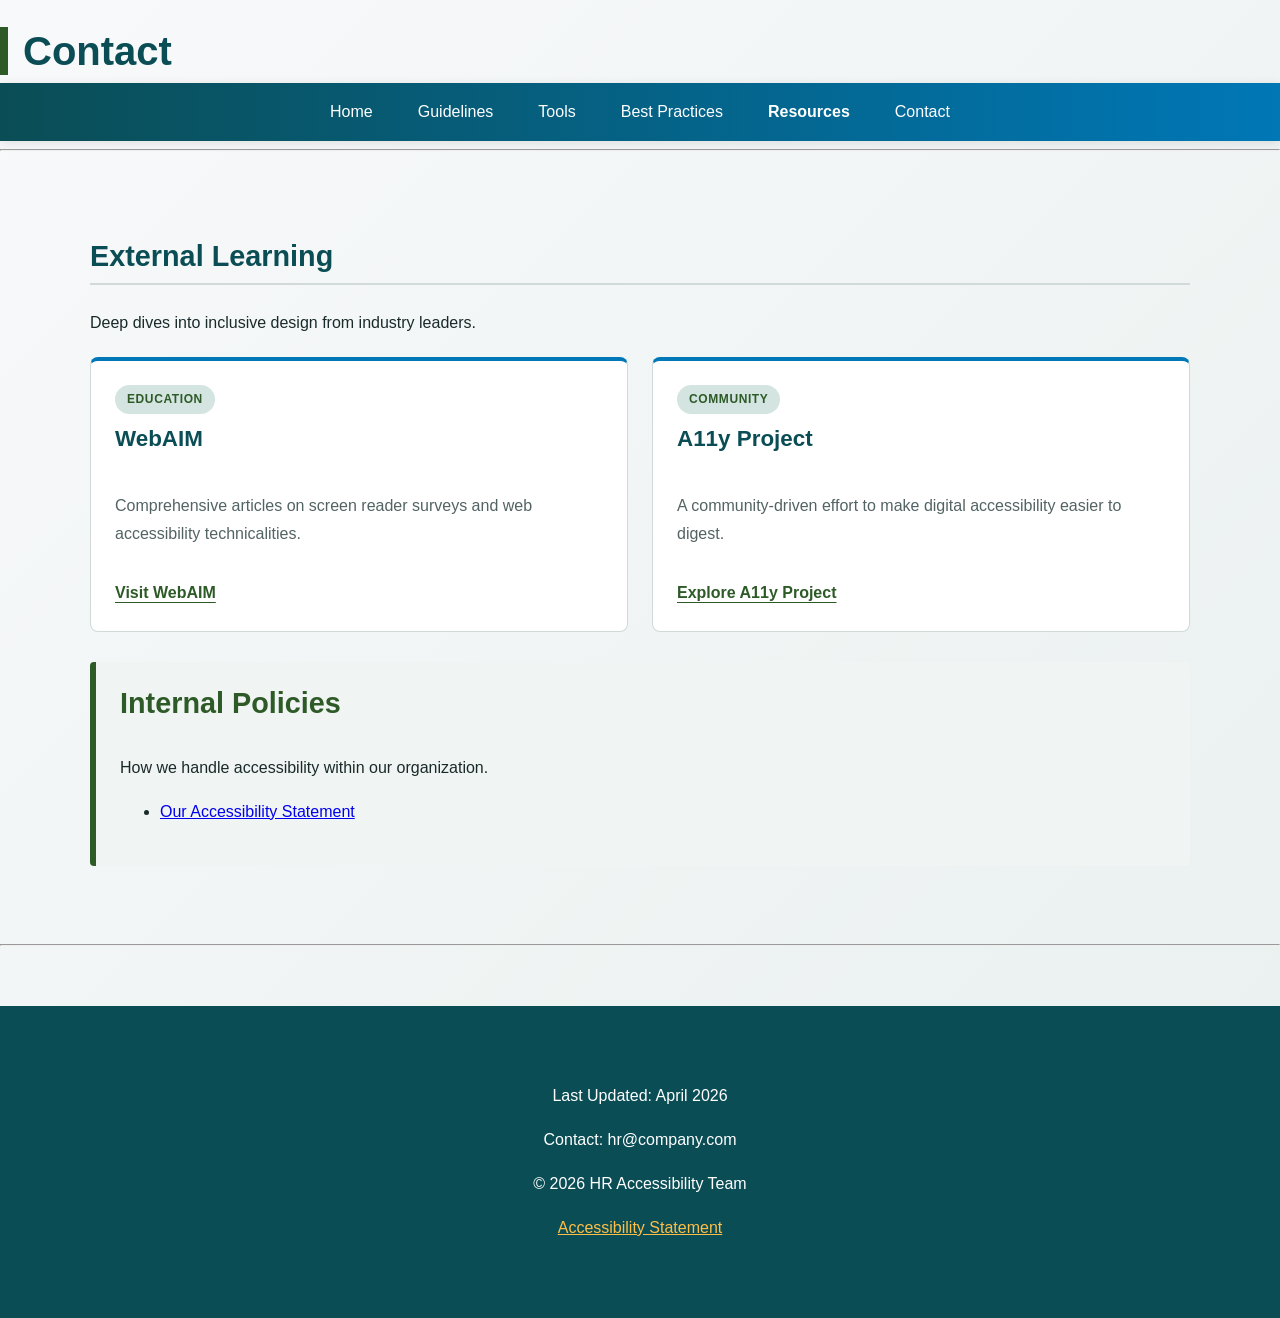
==== contact.html @ 9b614a42 "Create contact.html" ====
<!DOCTYPE html>
<html lang="en">
<head>
  <meta charset="UTF-8">
  <meta name="viewport" content="width=device-width, initial-scale=1.0">
  <title>Contact | HR Accessibility Project</title>
  <meta name="description" content="A collection of essential accessibility resources, tools, and downloads.">
  <link rel="stylesheet" href="resources.css">
  <script src="js/script.js" defer></script>
</head>

<body>

<a href="#main-content" class="skip-link">Skip to main content</a>

<header>
  <h1>Contact</h1>
  <nav aria-label="Primary Navigation">
    <ul>
      <li><a href="index.html">Home</a></li>
      <li><a href="guidelines.html">Guidelines</a></li>
      <li><a href="tools.html">Tools</a></li>
      <li><a href="best-practices.html">Best Practices</a></li>
      <li><a href="Resources.html" aria-current="page" style="font-weight: bold;">Resources</a></li>
      <li><a href="contact.html">Contact</a></li>
    </ul>
  </nav>
</header>

<hr>

<main id="main-content">
  <section>
    <h2>External Learning</h2>
    <p>Deep dives into inclusive design from industry leaders.</p>
    
    <div class="resource-grid">
      <article class="card">
        <span class="tag">Education</span>
        <h3>WebAIM</h3>
        <p>Comprehensive articles on screen reader surveys and web accessibility technicalities.</p>
        <a href="https://webaim.org" target="_blank" rel="noopener">Visit WebAIM</a>
      </article>

      <article class="card">
        <span class="tag">Community</span>
        <h3>A11y Project</h3>
        <p>A community-driven effort to make digital accessibility easier to digest.</p>
        <a href="https://www.a11yproject.com/" target="_blank" rel="noopener">Explore A11y Project</a>
      </article>
    </div>
  </section>
  <section class="insight-box">
    <h2>Internal Policies</h2>
    <p>How we handle accessibility within our organization.</p>
    <ul>
      <li><a href="accessibility.html">Our Accessibility Statement</a></li>
    </ul>
  </section>
</main>

<hr>

<footer>
  <p>Last Updated: April 2026</p>
  <p>Contact: hr@company.com</p>
  <p>&copy; 2026 HR Accessibility Team</p>
  <p><a href="contact.html">Accessibility Statement</a></p>
</footer>

</body>
</html>
---- resources.css ----
:root {
  /* Ocean & Forest Palette */
  --primary-deep: #0a4d55;     /* Deep Sea Teal */
  --secondary-forest: #2d5a27; /* Forest Green */
  --accent-mist: #f0f4f2;      /* Misty Seafoam/Grey */
  --ocean-breeze: #0077b6;     /* Bright Water Blue */
  --success-green: #1e7e34;
  --text-main: #1a2a2a;        /* Dark Slate */
  --text-muted: #536363;
  --bg-white: #ffffff;
  --border-color: #d1d9d9;
  --focus-ring: #ffbf47; 
}

body {
  font-family: -apple-system, BlinkMacSystemFont, "Segoe UI", Roboto, sans-serif;
  line-height: 1.75;
  color: var(--text-main);
  /* Gradient background reflecting water to land */
  background: linear-gradient(135deg, #f8f9fa 0%, #e8f0ee 100%);
  margin: 0;
  padding: 0;
}

/* Skip Link */
.skip-link {
  position: absolute;
  top: -100px;
  left: 20px;
  background: var(--focus-ring);
  color: #000;
  padding: 10px 20px;
  font-weight: bold;
  text-decoration: none;
  z-index: 1000;
  border: 2px solid #000;
}

.skip-link:focus {
  top: 10px;
}

/* Container */
main {
  max-width: 1100px;
  margin: 0 auto;
  padding: 40px 20px;
}

/* Typography */
h1, h2, h3 {
  color: var(--primary-deep);
  line-height: 1.2;
}

h1 { 
  font-size: 2.5rem; 
  margin-bottom: 0.5rem;
  border-left: 8px solid var(--secondary-forest);
  padding-left: 15px;
}

h2 { 
  font-size: 1.8rem; 
  border-bottom: 2px solid var(--border-color); 
  padding-bottom: 10px; 
  margin-top: 40px; 
}

/* Navigation - The "Ocean" bar */
nav {
  background: linear-gradient(to right, var(--primary-deep), var(--ocean-breeze));
  padding: 15px 0;
  box-shadow: 0 2px 10px rgba(0,0,0,0.1);
}

nav ul {
  display: flex;
  justify-content: center;
  list-style: none;
  margin: 0;
  padding: 0;
  gap: 15px;
}

nav a {
  color: white;
  text-decoration: none;
  padding: 8px 15px;
  border-radius: 4px;
  font-weight: 500;
  transition: background 0.3s ease;
}

nav a:hover, nav a:focus {
  background: rgba(255, 255, 255, 0.2);
  outline: 3px solid var(--focus-ring);
  outline-offset: 2px;
}

/* Insight/Notice Boxes - The "Forest Floor" */
.insight-box {
  background: var(--accent-mist);
  border-left: 6px solid var(--secondary-forest);
  padding: 24px;
  border-radius: 4px;
  margin: 30px 0;
}

.insight-box h2 {
  border: none;
  margin-top: 0;
  color: var(--secondary-forest);
}

/* Resource Grid */
.resource-grid {
  display: grid;
  grid-template-columns: repeat(auto-fit, minmax(320px, 1fr));
  gap: 24px;
  margin-top: 20px;
}

/* Cards */
.card {
  background: var(--bg-white);
  border: 1px solid var(--border-color);
  border-top: 4px solid var(--ocean-breeze); /* "Water" accent */
  border-radius: 8px;
  padding: 24px;
  transition: all 0.3s ease;
  display: flex;
  flex-direction: column;
}

.card:hover {
  box-shadow: 0 10px 25px rgba(10, 77, 85, 0.15);
  transform: translateY(-5px);
  border-top-color: var(--secondary-forest); /* Transitions to "Forest" on hover */
}

.card h3 {
  margin-top: 0;
  font-size: 1.4rem;
  color: var(--primary-deep);
}

.card p {
  color: var(--text-muted);
  flex-grow: 1;
}

.card a {
  display: inline-block;
  margin-top: 15px;
  color: var(--secondary-forest);
  font-weight: bold;
  text-decoration: underline;
  text-underline-offset: 4px;
}

.card a:hover {
  color: var(--ocean-breeze);
}

/* Tags */
.tag {
  background: #d4e4e1;
  color: #2d5a27;
  font-size: 0.75rem;
  text-transform: uppercase;
  letter-spacing: 0.05em;
  padding: 4px 12px;
  border-radius: 50px;
  width: fit-content;
  margin-bottom: 12px;
  font-weight: bold;
}

/* Footer */
footer {
  text-align: center;
  padding: 60px 40px;
  margin-top: 60px;
  background: var(--primary-deep);
  color: white;
}

footer a {
  color: var(--focus-ring);
}

/* Responsive adjustments */
@media (max-width: 600px) {
  nav ul {
    flex-direction: column;
    align-items: center;
    gap: 10px;
  }
  h1 { font-size: 2rem; }
}
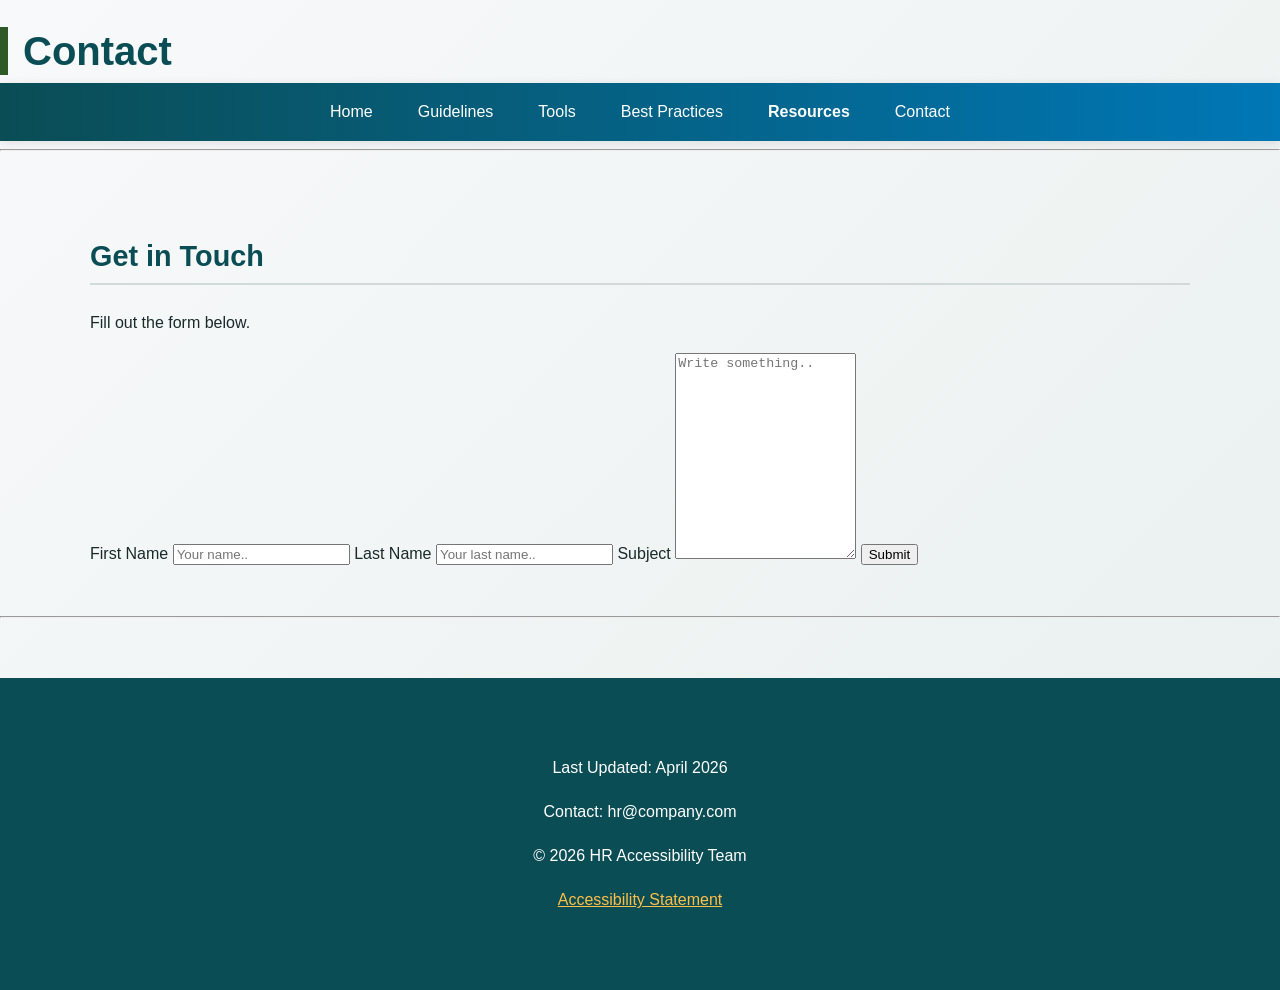
==== commit c01a82dc: "Update and rename contact.php to contact.html" ====
--- a/contact.html
+++ b/contact.html
@@ -1,16 +1,15 @@
 <!DOCTYPE html>
-<html lang="en">
+<html>
 <head>
-  <meta charset="UTF-8">
-  <meta name="viewport" content="width=device-width, initial-scale=1.0">
-  <title>Contact | HR Accessibility Project</title>
+<meta name="viewport" content="width=device-width, initial-scale=1">
+<title>Contact | HR Accessibility Project</title>
   <meta name="description" content="A collection of essential accessibility resources, tools, and downloads.">
   <link rel="stylesheet" href="resources.css">
+    <link rel="icon" type="image/icon"  href="/images/favicon-48x48.png">
   <script src="js/script.js" defer></script>
+  <link rel="stylesheet" href="contact.css">
 </head>
-
 <body>
-
 <a href="#main-content" class="skip-link">Skip to main content</a>
 
 <header>
@@ -30,33 +29,25 @@
 <hr>
 
 <main id="main-content">
-  <section>
-    <h2>External Learning</h2>
-    <p>Deep dives into inclusive design from industry leaders.</p>
-    
-    <div class="resource-grid">
-      <article class="card">
-        <span class="tag">Education</span>
-        <h3>WebAIM</h3>
-        <p>Comprehensive articles on screen reader surveys and web accessibility technicalities.</p>
-        <a href="https://webaim.org" target="_blank" rel="noopener">Visit WebAIM</a>
-      </article>
+<section>
+  <h2>Get in Touch</h2>
+  <p>Fill out the form below.</p>
 
-      <article class="card">
-        <span class="tag">Community</span>
-        <h3>A11y Project</h3>
-        <p>A community-driven effort to make digital accessibility easier to digest.</p>
-        <a href="https://www.a11yproject.com/" target="_blank" rel="noopener">Explore A11y Project</a>
-      </article>
-    </div>
-  </section>
-  <section class="insight-box">
-    <h2>Internal Policies</h2>
-    <p>How we handle accessibility within our organization.</p>
-    <ul>
-      <li><a href="accessibility.html">Our Accessibility Statement</a></li>
-    </ul>
-  </section>
+<div class="container">
+  <form action="/action_page.php">
+    <label for="fname">First Name</label>
+    <input type="text" id="fname" name="firstname" placeholder="Your name..">
+
+    <label for="lname">Last Name</label>
+    <input type="text" id="lname" name="lastname" placeholder="Your last name..">
+
+    <label for="subject">Subject</label>
+    <textarea id="subject" name="subject" placeholder="Write something.." style="height:200px"></textarea>
+
+    <input type="submit" value="Submit">
+  </form>
+</div>
+</section>
 </main>
 
 <hr>
@@ -67,6 +58,5 @@
   <p>&copy; 2026 HR Accessibility Team</p>
   <p><a href="contact.html">Accessibility Statement</a></p>
 </footer>
-
 </body>
 </html>
